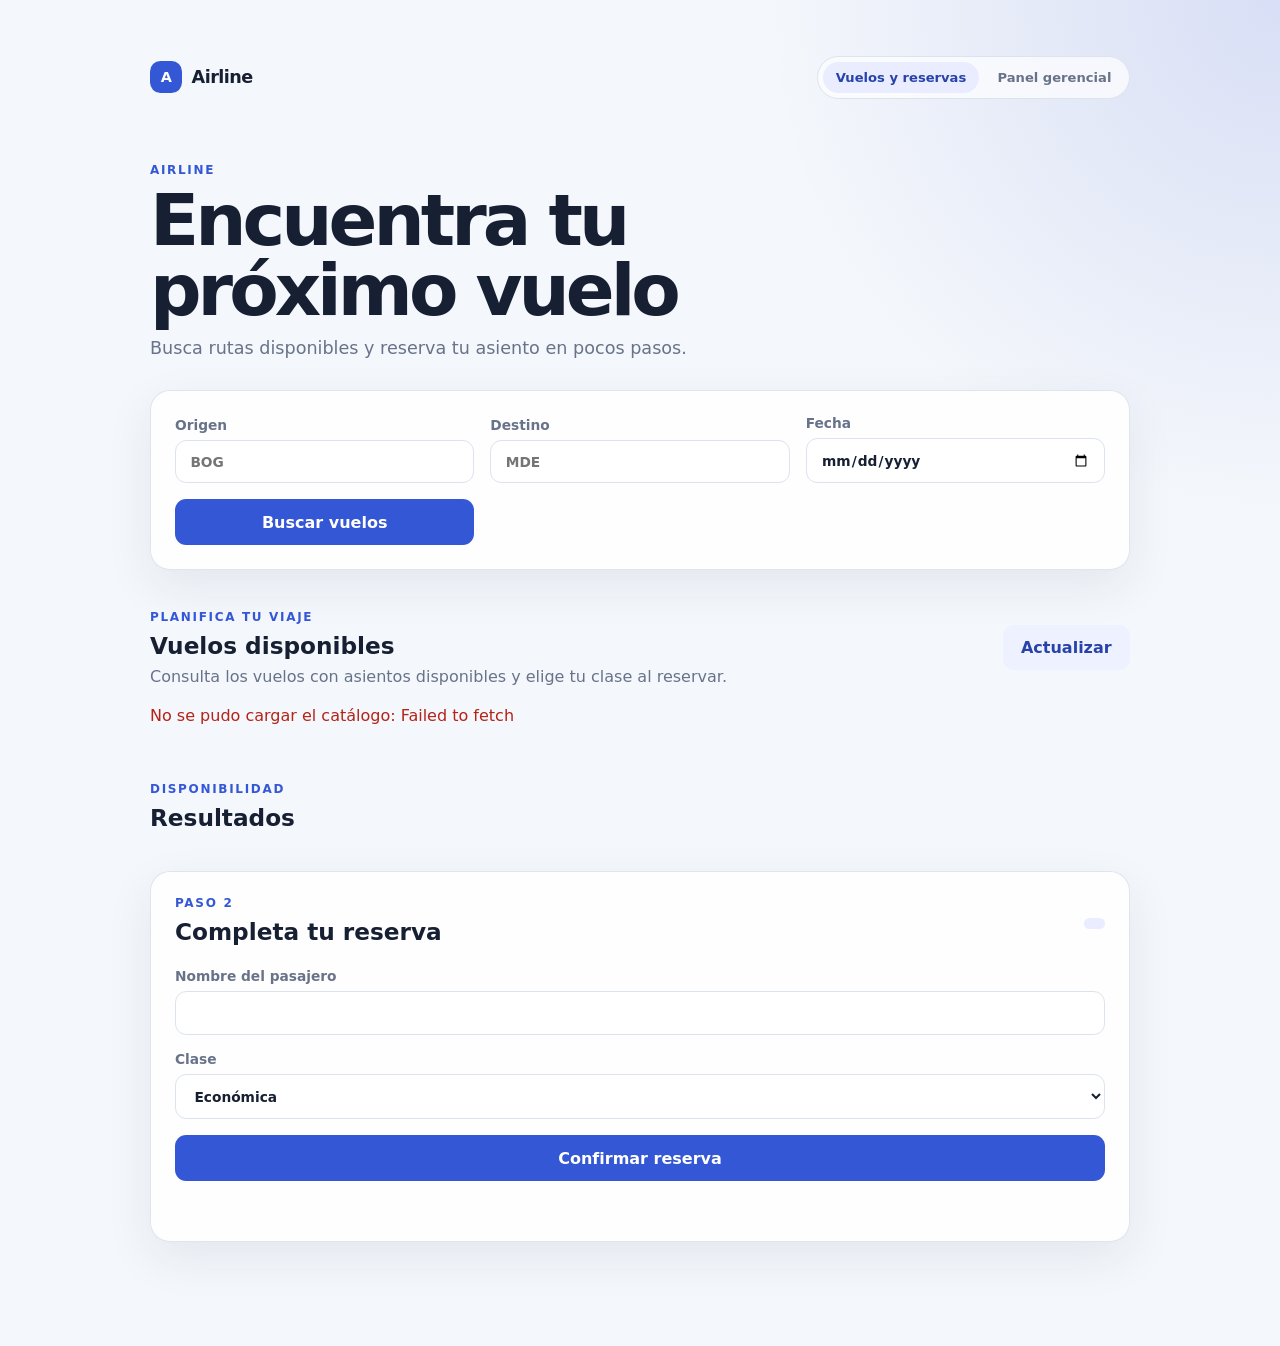
==== frontend/index.html @ 9cbd1453 "Final v2" ====
<!DOCTYPE html>
<html lang="es">
<head>
  <meta charset="UTF-8">
  <title>Airline - Buscar y reservar</title>
  <link rel="stylesheet" href="css/style.css">
</head>
<body>
  <main class="page-shell">
    <nav class="topbar" aria-label="Navegación principal">
      <a class="brand" href="index.html"><span class="brand-mark">A</span> Airline</a>
      <div class="nav-links">
        <a class="nav-link active" href="index.html">Vuelos y reservas</a>
        <a class="nav-link" href="manager.html">Panel gerencial</a>
      </div>
    </nav>
    <header class="hero">
      <p class="eyebrow">Airline</p>
      <h1>Encuentra tu próximo vuelo</h1>
      <p class="hero-copy">Busca rutas disponibles y reserva tu asiento en pocos pasos.</p>
    </header>

  <section class="card search-card">
    <form id="search-form" class="search-form">
    <label>Origen
      <input data-testid="search-origin" type="text" placeholder="BOG" required>
    </label>
    <label>Destino
      <input data-testid="search-destination" type="text" placeholder="MDE" required>
    </label>
    <label>Fecha
      <input data-testid="search-date" type="date" required>
    </label>
      <button class="button button-primary" data-testid="search-submit" type="submit">Buscar vuelos</button>
    </form>
  </section>

  <section class="catalog-section">
    <div class="section-heading">
      <div>
        <p class="eyebrow">Planifica tu viaje</p>
        <h2>Vuelos disponibles</h2>
        <p class="section-copy">Consulta los vuelos con asientos disponibles y elige tu clase al reservar.</p>
      </div>
      <button id="refresh-catalog" class="button button-secondary" type="button">Actualizar</button>
    </div>
    <div id="catalog" class="catalog-grid" aria-live="polite"></div>
  </section>

  <section class="results-section">
    <div class="section-heading">
      <div>
        <p class="eyebrow">Disponibilidad</p>
        <h2>Resultados</h2>
      </div>
    </div>
    <div id="results" class="results-list"></div>
  </section>

  <section id="reserve-panel" class="card reserve-card" hidden>
    <div class="section-heading">
      <div>
        <p class="eyebrow">Paso 2</p>
        <h2>Completa tu reserva</h2>
      </div>
      <span id="selected-flight-id" class="badge"></span>
    </div>
    <label>Nombre del pasajero
      <input data-testid="passenger-name" type="text" required>
    </label>
    <label>Clase
      <select id="fare-class">
        <option value="ECONOMY">Económica</option>
        <option value="BUSINESS">Ejecutiva</option>
        <option value="FIRST">Primera</option>
      </select>
    </label>
    <button class="button button-primary" data-testid="confirm-submit" type="button">Confirmar reserva</button>
    <p id="reserve-error" class="message message-error" role="alert"></p>
  </section>

  <section id="confirmation" class="card confirmation-card" hidden>
    <span class="success-icon" aria-hidden="true">✓</span>
    <p class="eyebrow">Listo</p>
    <h2>Reserva confirmada</h2>
    <p>Guarda este identificador para consultar tu reserva:</p>
    <strong data-testid="confirmation-id" class="confirmation-id"></strong>
  </section>
  </main>

  <script src="js/app.js"></script>
</body>
</html>
---- frontend/css/style.css ----
:root {
  color-scheme: light;
  --ink: #172033;
  --muted: #68738a;
  --line: #dce3ef;
  --surface: #ffffff;
  --background: #f4f7fb;
  --primary: #3457d5;
  --primary-dark: #2743aa;
  --success: #138a63;
  --danger: #b42318;
  font-family: Inter, ui-sans-serif, system-ui, -apple-system, BlinkMacSystemFont, "Segoe UI", sans-serif;
}

* { box-sizing: border-box; }

body {
  margin: 0;
  min-width: 320px;
  color: var(--ink);
  background:
    radial-gradient(circle at top right, rgba(91, 111, 221, .18), transparent 32rem),
    var(--background);
}

button, input, select { font: inherit; }

.page-shell {
  width: min(100% - 2rem, 980px);
  margin: 0 auto;
  padding: 3.5rem 0 5rem;
}

.topbar { display: flex; align-items: center; justify-content: space-between; gap: 1rem; margin-bottom: 4rem; }
.brand { display: inline-flex; align-items: center; gap: .6rem; color: var(--ink); font-size: 1.1rem; font-weight: 850; text-decoration: none; letter-spacing: -.03em; }
.brand-mark { display: grid; width: 2rem; height: 2rem; place-items: center; color: #fff; border-radius: .65rem; background: var(--primary); font-size: .9rem; }
.nav-links { display: flex; gap: .35rem; padding: .3rem; border: 1px solid var(--line); border-radius: 99px; background: rgba(255,255,255,.7); }
.nav-link { padding: .5rem .8rem; color: var(--muted); border-radius: 99px; font-size: .82rem; font-weight: 750; text-decoration: none; }
.nav-link:hover, .nav-link.active { color: var(--primary-dark); background: #e9edff; }
.hero { margin-bottom: 2rem; }
.eyebrow {
  margin: 0 0 .5rem;
  color: var(--primary);
  font-size: .75rem;
  font-weight: 800;
  letter-spacing: .14em;
  text-transform: uppercase;
}

h1, h2, p { margin-top: 0; }
h1 { max-width: 680px; margin-bottom: .75rem; font-size: clamp(2.3rem, 6vw, 4.5rem); line-height: .98; letter-spacing: -.055em; }
h2 { margin-bottom: .45rem; font-size: 1.45rem; }
.hero-copy { color: var(--muted); font-size: 1.1rem; }

.card {
  padding: 1.5rem;
  border: 1px solid rgba(220, 227, 239, .9);
  border-radius: 1.25rem;
  background: rgba(255, 255, 255, .88);
  box-shadow: 0 1rem 3rem rgba(32, 51, 91, .08);
}

.search-card { margin-bottom: 2.5rem; }
.catalog-section { margin-bottom: 3.5rem; }
.section-copy { max-width: 580px; margin: .5rem 0 0; color: var(--muted); }
.button-secondary { color: var(--primary-dark); border: 1px solid #cbd5ff; background: #eef1ff; }
.catalog-grid { display: grid; grid-template-columns: repeat(2, minmax(0, 1fr)); gap: 1rem; margin-top: 1.3rem; }
.catalog-grid .flight-row { min-height: 185px; align-items: flex-end; }
.search-form, .manager-form { display: grid; grid-template-columns: repeat(3, 1fr); align-items: end; gap: 1rem; }
label { display: grid; gap: .45rem; color: var(--muted); font-size: .86rem; font-weight: 700; }
input, select {
  width: 100%;
  padding: .8rem .9rem;
  color: var(--ink);
  border: 1px solid var(--line);
  border-radius: .7rem;
  outline: none;
  background: var(--surface);
}
input:focus, select:focus { border-color: var(--primary); box-shadow: 0 0 0 3px rgba(52, 87, 213, .14); }

.button { border: 0; border-radius: .7rem; padding: .82rem 1.15rem; cursor: pointer; font-weight: 800; transition: transform .15s, background .15s; }
.button:hover { transform: translateY(-1px); }
.button-primary { color: #fff; background: var(--primary); }
.button-primary:hover { background: var(--primary-dark); }

.section-heading { display: flex; align-items: center; justify-content: space-between; gap: 1rem; }
.results-section { margin-bottom: 2rem; }
.results-list { display: grid; gap: .8rem; }
.flight-row {
  display: flex; align-items: center; justify-content: space-between; gap: 1rem;
  padding: 1rem 1.1rem; border: 1px solid var(--line); border-radius: .9rem; background: var(--surface);
}
.flight-details { display: grid; gap: .25rem; }
.flight-id { font-weight: 800; }
.flight-route { color: var(--primary); font-size: 1.3rem; font-weight: 850; letter-spacing: .04em; }
.flight-meta { color: var(--muted); font-size: .9rem; }
.fare-list { display: flex; flex-wrap: wrap; gap: .35rem; margin-top: .35rem; }
.fare-chip { padding: .24rem .48rem; color: var(--muted); border: 1px solid var(--line); border-radius: 99px; font-size: .68rem; font-weight: 750; }
.loading-state, .empty-state { padding: 1.5rem; color: var(--muted); border: 1px dashed var(--line); border-radius: .9rem; background: rgba(255,255,255,.5); }
.badge { padding: .35rem .65rem; color: var(--primary-dark); border-radius: 99px; background: #e9edff; font-size: .8rem; font-weight: 800; }
.reserve-card { display: grid; gap: 1rem; margin-bottom: 1.5rem; }
.reserve-card .section-heading { grid-column: 1 / -1; }
.confirmation-card { text-align: center; }
.success-icon { display: inline-grid; width: 3rem; height: 3rem; margin: 0 auto 1rem; place-items: center; color: #fff; border-radius: 50%; background: var(--success); font-size: 1.5rem; }
.confirmation-id { display: inline-block; padding: .8rem 1rem; color: var(--success); border-radius: .6rem; background: #e8f7f1; overflow-wrap: anywhere; }
.message { min-height: 1.25rem; margin: 0; }
.message-error { color: var(--danger); }
.metric-card { max-width: 620px; margin-top: 1.5rem; }
.metric-value { margin: 1rem 0 .5rem; color: var(--primary); font-size: clamp(3rem, 10vw, 6rem); font-weight: 850; letter-spacing: -.07em; line-height: 1; }
.metric-summary { margin: 0; color: var(--muted); }

@media (max-width: 700px) {
  .page-shell { padding-top: 2rem; }
  .topbar { align-items: flex-start; flex-direction: column; margin-bottom: 2.5rem; }
  .search-form, .manager-form { grid-template-columns: 1fr; }
  .catalog-grid { grid-template-columns: 1fr; }
  .flight-row { align-items: stretch; flex-direction: column; }
}
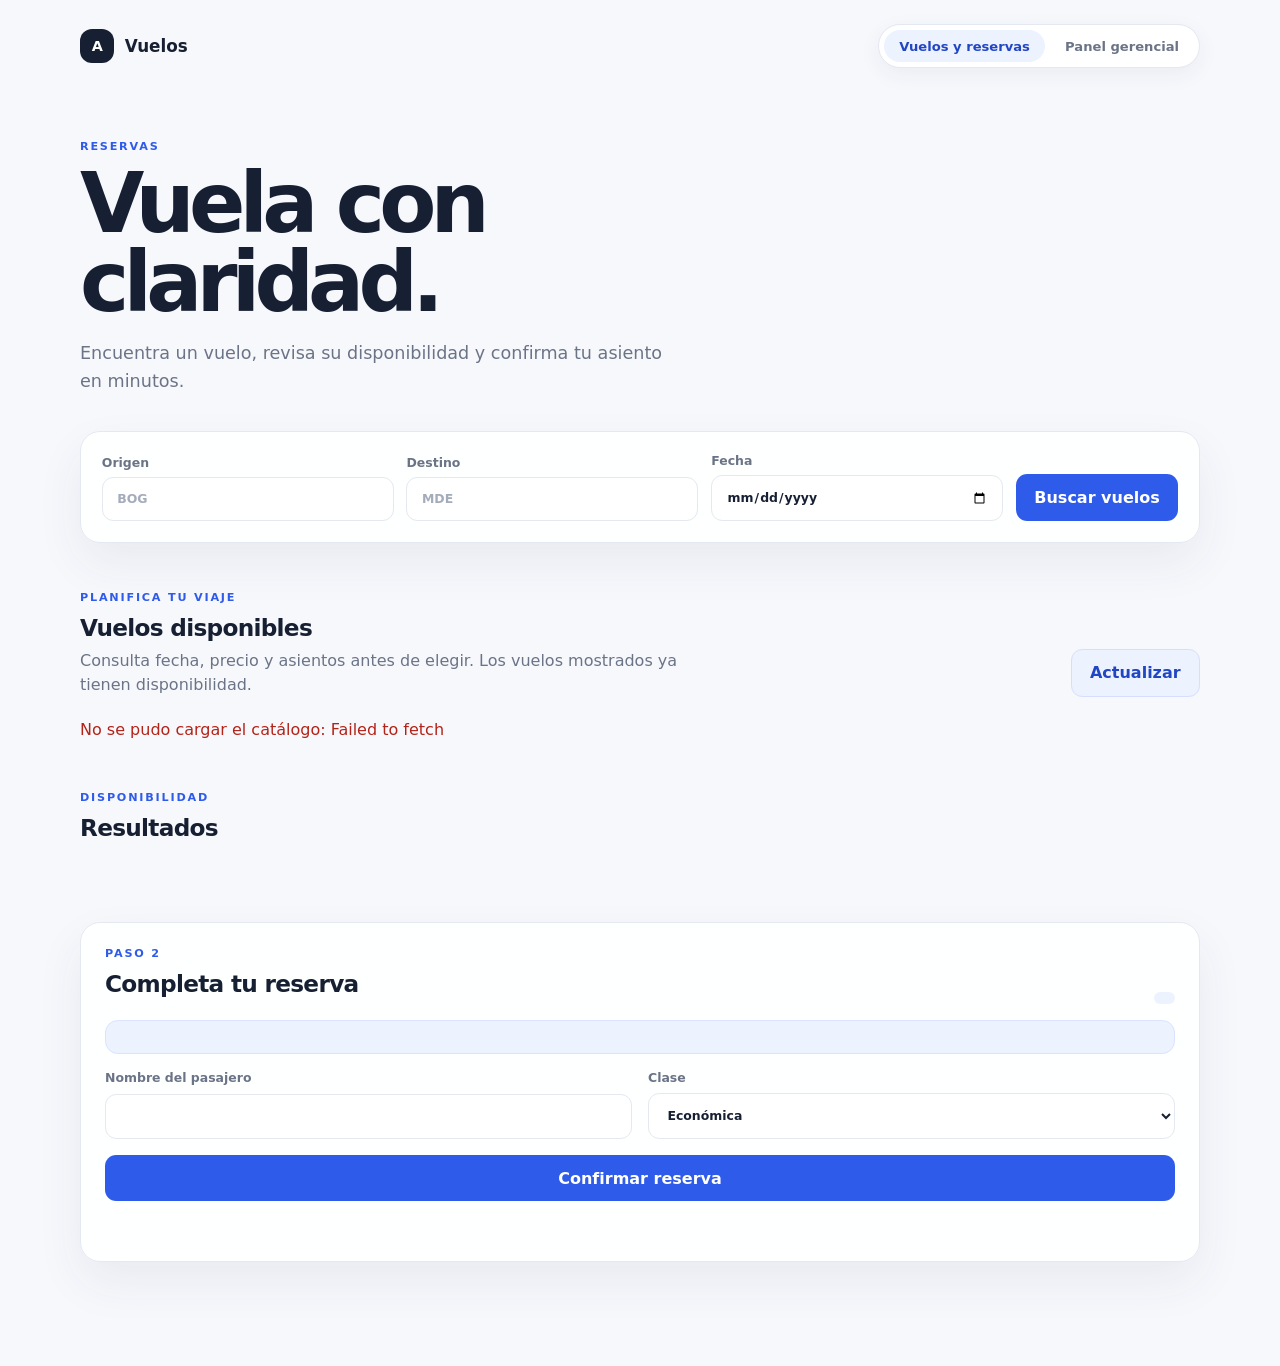
==== commit 2370c921: "Version con cambios en el backend y frontend, incluyendo nuevas funcionalidades de analítica y limpi" ====
--- a/frontend/index.html
+++ b/frontend/index.html
@@ -3,21 +3,21 @@
 <head>
   <meta charset="UTF-8">
   <title>Airline - Buscar y reservar</title>
-  <link rel="stylesheet" href="css/style.css">
+  <link rel="stylesheet" href="css/style.css?v=4">
 </head>
 <body>
   <main class="page-shell">
     <nav class="topbar" aria-label="Navegación principal">
-      <a class="brand" href="index.html"><span class="brand-mark">A</span> Airline</a>
+      <a class="brand" href="index.html"><span class="brand-mark">A</span> Vuelos</a>
       <div class="nav-links">
         <a class="nav-link active" href="index.html">Vuelos y reservas</a>
         <a class="nav-link" href="manager.html">Panel gerencial</a>
       </div>
     </nav>
     <header class="hero">
-      <p class="eyebrow">Airline</p>
-      <h1>Encuentra tu próximo vuelo</h1>
-      <p class="hero-copy">Busca rutas disponibles y reserva tu asiento en pocos pasos.</p>
+      <p class="eyebrow">RESERVAS</p>
+      <h1>Vuela con claridad.</h1>
+      <p class="hero-copy">Encuentra un vuelo, revisa su disponibilidad y confirma tu asiento en minutos.</p>
     </header>
 
   <section class="card search-card">
@@ -40,7 +40,7 @@
       <div>
         <p class="eyebrow">Planifica tu viaje</p>
         <h2>Vuelos disponibles</h2>
-        <p class="section-copy">Consulta los vuelos con asientos disponibles y elige tu clase al reservar.</p>
+        <p class="section-copy">Consulta fecha, precio y asientos antes de elegir. Los vuelos mostrados ya tienen disponibilidad.</p>
       </div>
       <button id="refresh-catalog" class="button button-secondary" type="button">Actualizar</button>
     </div>
@@ -65,6 +65,7 @@
       </div>
       <span id="selected-flight-id" class="badge"></span>
     </div>
+    <p id="reservation-summary" class="reservation-summary"></p>
     <label>Nombre del pasajero
       <input data-testid="passenger-name" type="text" required>
     </label>
--- a/frontend/css/style.css
+++ b/frontend/css/style.css
@@ -1,119 +1,89 @@
 :root {
   color-scheme: light;
   --ink: #172033;
-  --muted: #68738a;
-  --line: #dce3ef;
-  --surface: #ffffff;
-  --background: #f4f7fb;
-  --primary: #3457d5;
-  --primary-dark: #2743aa;
-  --success: #138a63;
+  --muted: #6b7487;
+  --line: #e4e8f0;
+  --surface: #fff;
+  --page: #f7f8fc;
+  --primary: #2f5bea;
+  --primary-dark: #2146c3;
+  --soft-blue: #edf2ff;
+  --success: #07875d;
   --danger: #b42318;
-  font-family: Inter, ui-sans-serif, system-ui, -apple-system, BlinkMacSystemFont, "Segoe UI", sans-serif;
+  font-family: Inter, ui-sans-serif, system-ui, -apple-system, "Segoe UI", sans-serif;
 }
 
 * { box-sizing: border-box; }
-
 body {
+  min-width: 320px;
   margin: 0;
-  min-width: 320px;
   color: var(--ink);
-  background:
-    radial-gradient(circle at top right, rgba(91, 111, 221, .18), transparent 32rem),
-    var(--background);
+  background: var(--page);
 }
-
 button, input, select { font: inherit; }
-
-.page-shell {
-  width: min(100% - 2rem, 980px);
-  margin: 0 auto;
-  padding: 3.5rem 0 5rem;
-}
-
-.topbar { display: flex; align-items: center; justify-content: space-between; gap: 1rem; margin-bottom: 4rem; }
-.brand { display: inline-flex; align-items: center; gap: .6rem; color: var(--ink); font-size: 1.1rem; font-weight: 850; text-decoration: none; letter-spacing: -.03em; }
-.brand-mark { display: grid; width: 2rem; height: 2rem; place-items: center; color: #fff; border-radius: .65rem; background: var(--primary); font-size: .9rem; }
-.nav-links { display: flex; gap: .35rem; padding: .3rem; border: 1px solid var(--line); border-radius: 99px; background: rgba(255,255,255,.7); }
-.nav-link { padding: .5rem .8rem; color: var(--muted); border-radius: 99px; font-size: .82rem; font-weight: 750; text-decoration: none; }
-.nav-link:hover, .nav-link.active { color: var(--primary-dark); background: #e9edff; }
-.hero { margin-bottom: 2rem; }
-.eyebrow {
-  margin: 0 0 .5rem;
-  color: var(--primary);
-  font-size: .75rem;
-  font-weight: 800;
-  letter-spacing: .14em;
-  text-transform: uppercase;
-}
-
+.page-shell { width: min(100% - 2rem, 1120px); margin: 0 auto; padding: 1.5rem 0 5rem; }
+.topbar { display: flex; align-items: center; justify-content: space-between; gap: 1rem; margin-bottom: 4.5rem; }
+.brand { display: inline-flex; align-items: center; gap: .65rem; color: var(--ink); font-size: 1.05rem; font-weight: 850; text-decoration: none; }
+.brand-mark { display: grid; width: 2.15rem; height: 2.15rem; place-items: center; color: #fff; border-radius: .75rem; background: var(--ink); font-size: .9rem; }
+.nav-links { display: flex; gap: .3rem; padding: .3rem; border: 1px solid var(--line); border-radius: 999px; background: #fff; box-shadow: 0 .4rem 1.4rem rgba(30, 45, 80, .06); }
+.nav-link { padding: .55rem .95rem; color: var(--muted); border-radius: 999px; font-size: .82rem; font-weight: 800; text-decoration: none; }
+.nav-link:hover, .nav-link.active { color: var(--primary-dark); background: var(--soft-blue); }
+.hero { max-width: 760px; margin-bottom: 2.2rem; }
+.eyebrow { margin: 0 0 .65rem; color: var(--primary); font-size: .7rem; font-weight: 850; letter-spacing: .16em; text-transform: uppercase; }
 h1, h2, p { margin-top: 0; }
-h1 { max-width: 680px; margin-bottom: .75rem; font-size: clamp(2.3rem, 6vw, 4.5rem); line-height: .98; letter-spacing: -.055em; }
-h2 { margin-bottom: .45rem; font-size: 1.45rem; }
-.hero-copy { color: var(--muted); font-size: 1.1rem; }
-
-.card {
-  padding: 1.5rem;
-  border: 1px solid rgba(220, 227, 239, .9);
-  border-radius: 1.25rem;
-  background: rgba(255, 255, 255, .88);
-  box-shadow: 0 1rem 3rem rgba(32, 51, 91, .08);
-}
-
-.search-card { margin-bottom: 2.5rem; }
-.catalog-section { margin-bottom: 3.5rem; }
-.section-copy { max-width: 580px; margin: .5rem 0 0; color: var(--muted); }
-.button-secondary { color: var(--primary-dark); border: 1px solid #cbd5ff; background: #eef1ff; }
-.catalog-grid { display: grid; grid-template-columns: repeat(2, minmax(0, 1fr)); gap: 1rem; margin-top: 1.3rem; }
-.catalog-grid .flight-row { min-height: 185px; align-items: flex-end; }
-.search-form, .manager-form { display: grid; grid-template-columns: repeat(3, 1fr); align-items: end; gap: 1rem; }
-label { display: grid; gap: .45rem; color: var(--muted); font-size: .86rem; font-weight: 700; }
-input, select {
-  width: 100%;
-  padding: .8rem .9rem;
-  color: var(--ink);
-  border: 1px solid var(--line);
-  border-radius: .7rem;
-  outline: none;
-  background: var(--surface);
-}
-input:focus, select:focus { border-color: var(--primary); box-shadow: 0 0 0 3px rgba(52, 87, 213, .14); }
-
-.button { border: 0; border-radius: .7rem; padding: .82rem 1.15rem; cursor: pointer; font-weight: 800; transition: transform .15s, background .15s; }
-.button:hover { transform: translateY(-1px); }
+h1 { margin-bottom: 1rem; font-size: clamp(2.6rem, 7vw, 5.2rem); line-height: .96; letter-spacing: -.07em; }
+h2 { margin-bottom: .45rem; font-size: 1.45rem; letter-spacing: -.03em; }
+.hero-copy { max-width: 590px; margin-bottom: 0; color: var(--muted); font-size: 1.1rem; line-height: 1.6; }
+.card { border: 1px solid var(--line); border-radius: 1.25rem; background: rgba(255,255,255,.94); box-shadow: 0 1.25rem 3rem rgba(38, 53, 90, .07); }
+.search-card { padding: 1.3rem; margin-bottom: 3rem; }
+.search-form, .manager-form { display: grid; grid-template-columns: 1fr 1fr 1fr auto; align-items: end; gap: .8rem; }
+label { display: grid; gap: .45rem; color: var(--muted); font-size: .78rem; font-weight: 800; }
+input, select { width: 100%; padding: .85rem .9rem; color: var(--ink); border: 1px solid var(--line); border-radius: .7rem; outline: 0; background: #fff; }
+input::placeholder { color: #a4acbb; }
+input:focus, select:focus { border-color: var(--primary); box-shadow: 0 0 0 4px rgba(47, 91, 234, .12); }
+.button { border: 0; border-radius: .7rem; padding: .86rem 1.15rem; cursor: pointer; font-weight: 850; transition: transform .15s, box-shadow .15s, background .15s; }
+.button:hover { transform: translateY(-1px); box-shadow: 0 .5rem 1.1rem rgba(35, 63, 160, .18); }
 .button-primary { color: #fff; background: var(--primary); }
 .button-primary:hover { background: var(--primary-dark); }
-
-.section-heading { display: flex; align-items: center; justify-content: space-between; gap: 1rem; }
-.results-section { margin-bottom: 2rem; }
-.results-list { display: grid; gap: .8rem; }
-.flight-row {
-  display: flex; align-items: center; justify-content: space-between; gap: 1rem;
-  padding: 1rem 1.1rem; border: 1px solid var(--line); border-radius: .9rem; background: var(--surface);
-}
-.flight-details { display: grid; gap: .25rem; }
-.flight-id { font-weight: 800; }
-.flight-route { color: var(--primary); font-size: 1.3rem; font-weight: 850; letter-spacing: .04em; }
-.flight-meta { color: var(--muted); font-size: .9rem; }
-.fare-list { display: flex; flex-wrap: wrap; gap: .35rem; margin-top: .35rem; }
-.fare-chip { padding: .24rem .48rem; color: var(--muted); border: 1px solid var(--line); border-radius: 99px; font-size: .68rem; font-weight: 750; }
-.loading-state, .empty-state { padding: 1.5rem; color: var(--muted); border: 1px dashed var(--line); border-radius: .9rem; background: rgba(255,255,255,.5); }
-.badge { padding: .35rem .65rem; color: var(--primary-dark); border-radius: 99px; background: #e9edff; font-size: .8rem; font-weight: 800; }
-.reserve-card { display: grid; gap: 1rem; margin-bottom: 1.5rem; }
-.reserve-card .section-heading { grid-column: 1 / -1; }
-.confirmation-card { text-align: center; }
-.success-icon { display: inline-grid; width: 3rem; height: 3rem; margin: 0 auto 1rem; place-items: center; color: #fff; border-radius: 50%; background: var(--success); font-size: 1.5rem; }
-.confirmation-id { display: inline-block; padding: .8rem 1rem; color: var(--success); border-radius: .6rem; background: #e8f7f1; overflow-wrap: anywhere; }
+.button-secondary { color: var(--primary-dark); border: 1px solid #d5defd; background: var(--soft-blue); }
+.section-heading { display: flex; align-items: end; justify-content: space-between; gap: 1rem; }
+.section-copy { max-width: 650px; margin: .5rem 0 0; color: var(--muted); line-height: 1.5; }
+.catalog-section, .results-section { margin-bottom: 3.2rem; }
+.catalog-grid, .results-list { display: grid; grid-template-columns: repeat(2, minmax(0, 1fr)); gap: 1rem; margin-top: 1.4rem; }
+.flight-row { display: flex; align-items: center; justify-content: space-between; gap: 1rem; min-height: 170px; padding: 1.35rem; border: 1px solid var(--line); border-radius: 1rem; background: #fff; cursor: pointer; transition: border-color .2s, transform .2s, box-shadow .2s; }
+.flight-row:hover { border-color: #b8c8ff; transform: translateY(-3px); box-shadow: 0 .9rem 2rem rgba(43, 76, 162, .12); }
+.flight-details { display: grid; gap: .38rem; }
+.flight-id { color: var(--muted); font-size: .73rem; letter-spacing: .05em; }
+.flight-route { color: var(--ink); font-size: 1.55rem; font-weight: 900; letter-spacing: .02em; }
+.flight-meta { color: var(--muted); font-size: .86rem; line-height: 1.5; }
+.fare-list { display: flex; flex-wrap: wrap; gap: .35rem; margin-top: .25rem; }
+.fare-chip { padding: .25rem .5rem; color: var(--primary-dark); border-radius: 999px; background: var(--soft-blue); font-size: .68rem; font-weight: 800; }
+.loading-state, .empty-state { grid-column: 1 / -1; padding: 1.4rem; color: var(--muted); border: 1px dashed var(--line); border-radius: 1rem; background: #fff; }
+.badge { padding: .38rem .65rem; color: var(--primary-dark); border-radius: 999px; background: var(--soft-blue); font-size: .75rem; font-weight: 850; }
+.reserve-card { display: grid; grid-template-columns: 1fr 1fr; gap: 1rem; padding: 1.5rem; margin-bottom: 1.5rem; }
+.reserve-card .section-heading, .reservation-summary, .reserve-card .button, .reserve-card .message { grid-column: 1 / -1; }
+.reservation-summary { margin: 0; padding: 1rem; color: var(--primary-dark); border: 1px solid #dbe3ff; border-radius: .8rem; background: var(--soft-blue); line-height: 1.5; }
+.confirmation-card { padding: 2rem; text-align: center; }
+.success-icon { display: inline-grid; width: 3.4rem; height: 3.4rem; margin: 0 auto 1rem; place-items: center; color: #fff; border-radius: 50%; background: var(--success); font-size: 1.7rem; }
+.confirmation-id { display: inline-block; padding: .85rem 1rem; color: var(--success); border-radius: .7rem; background: #e8f7f1; overflow-wrap: anywhere; }
 .message { min-height: 1.25rem; margin: 0; }
 .message-error { color: var(--danger); }
-.metric-card { max-width: 620px; margin-top: 1.5rem; }
-.metric-value { margin: 1rem 0 .5rem; color: var(--primary); font-size: clamp(3rem, 10vw, 6rem); font-weight: 850; letter-spacing: -.07em; line-height: 1; }
-.metric-summary { margin: 0; color: var(--muted); }
-
-@media (max-width: 700px) {
-  .page-shell { padding-top: 2rem; }
-  .topbar { align-items: flex-start; flex-direction: column; margin-bottom: 2.5rem; }
-  .search-form, .manager-form { grid-template-columns: 1fr; }
-  .catalog-grid { grid-template-columns: 1fr; }
+.sample-controls { display: flex; flex-wrap: wrap; align-items: center; gap: .5rem; margin-top: 1rem; }
+.helper-text { color: var(--muted); font-size: .78rem; font-weight: 750; }
+.sample-chip { padding: .45rem .7rem; color: var(--primary-dark); border: 1px solid #d5defd; border-radius: 999px; background: #f7f9ff; cursor: pointer; font-size: .76rem; font-weight: 800; }
+.sample-chip:hover { background: var(--soft-blue); }
+.metric-card { max-width: 680px; padding: 1.7rem; margin-top: 1.5rem; }
+.metric-value { margin: 1rem 0 .6rem; color: var(--primary); font-size: clamp(3.2rem, 10vw, 6.5rem); font-weight: 900; letter-spacing: -.08em; line-height: 1; }
+.metric-summary { margin: 0; color: var(--muted); line-height: 1.5; }
+.metric-breakdown { display: grid; grid-template-columns: repeat(2, 1fr); gap: .75rem; margin-top: 1.25rem; }
+.metric-breakdown div { display: grid; gap: .25rem; padding: .9rem; border-radius: .8rem; background: #f5f7fb; }
+.metric-breakdown span { color: var(--muted); font-size: .73rem; font-weight: 800; text-transform: uppercase; }
+.metric-breakdown strong { font-size: 1.35rem; }
+@media (max-width: 760px) {
+  .page-shell { padding-top: 1rem; }
+  .topbar { align-items: flex-start; flex-direction: column; margin-bottom: 3rem; }
+  .search-form, .manager-form, .reserve-card { grid-template-columns: 1fr; }
+  .catalog-grid, .results-list { grid-template-columns: 1fr; }
   .flight-row { align-items: stretch; flex-direction: column; }
+  .reserve-card .section-heading, .reservation-summary, .reserve-card .button, .reserve-card .message { grid-column: auto; }
 }
